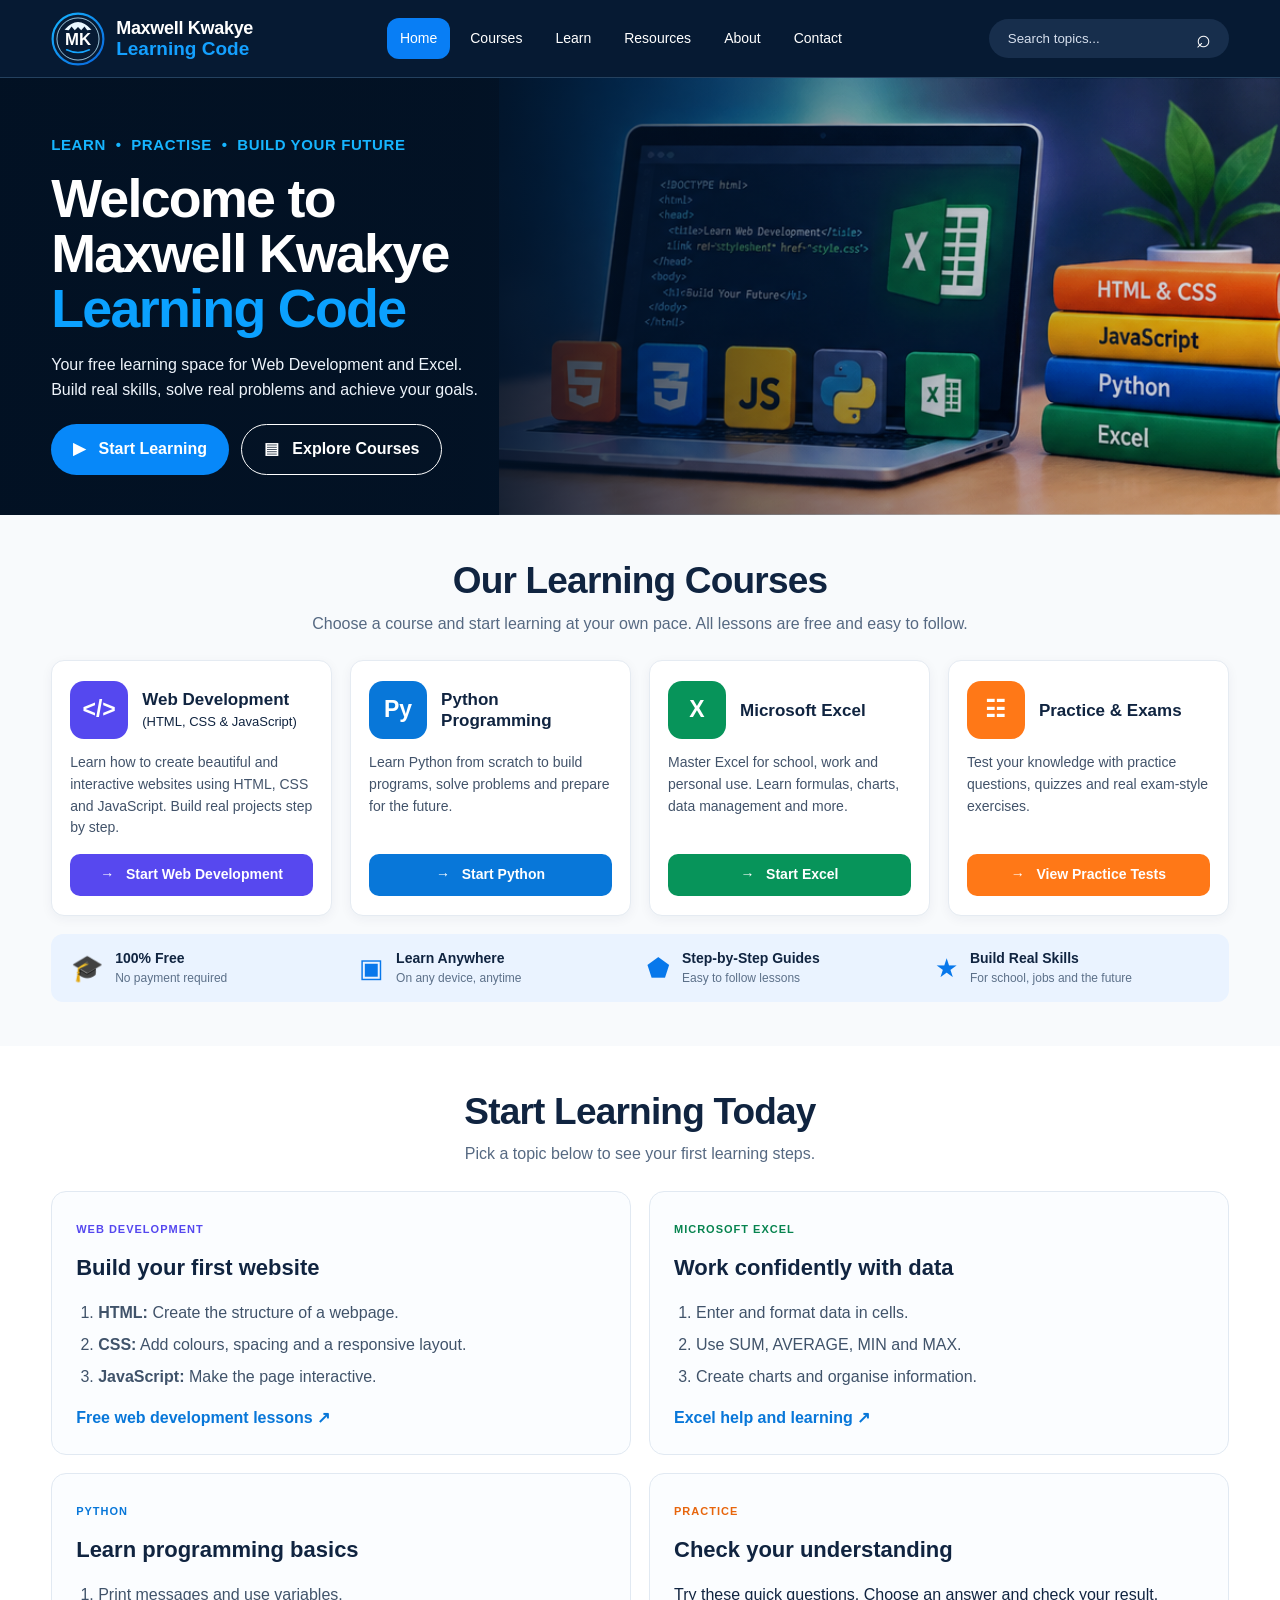
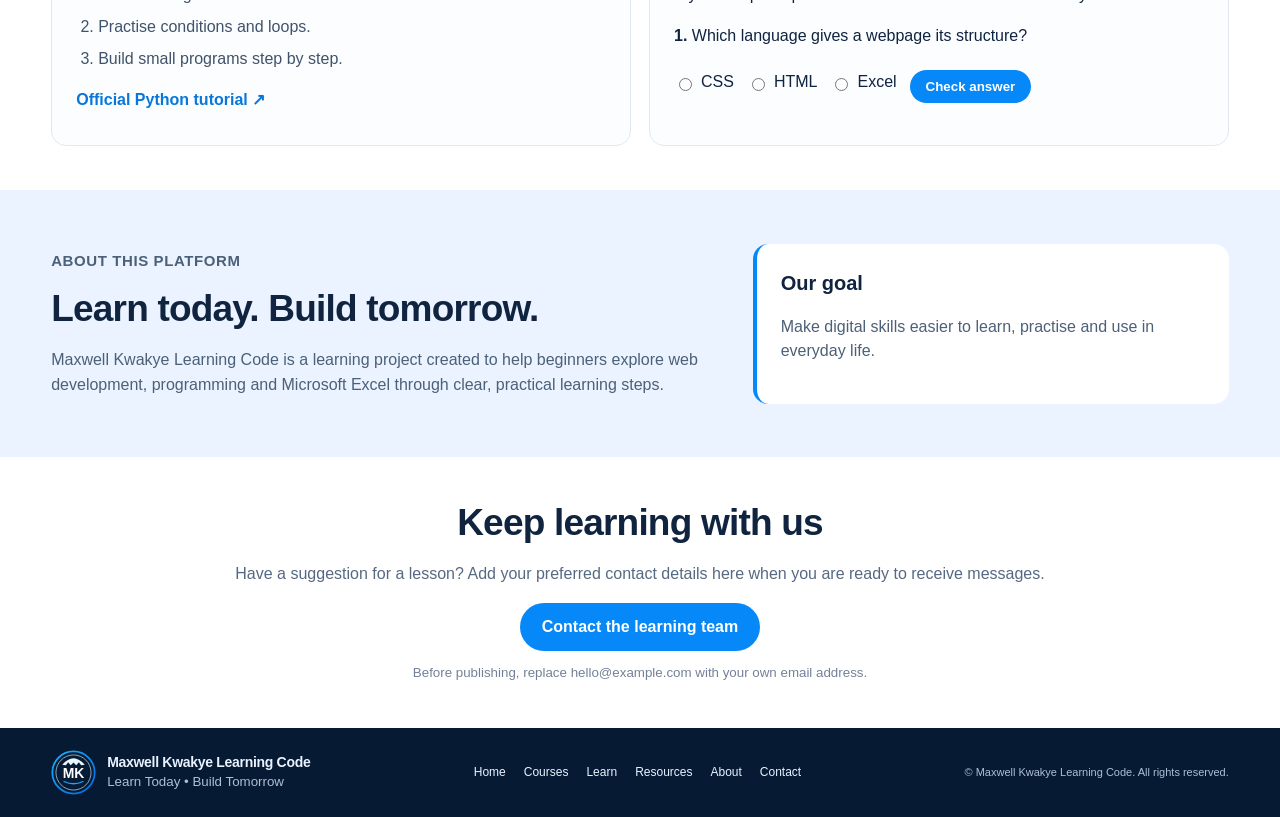
==== index.html @ 3220d1bc "Publish BrightPath learning site" ====
<!doctype html>
<html lang="en">
<head>
  <meta charset="utf-8">
  <meta name="viewport" content="width=device-width, initial-scale=1">
  <meta name="description" content="Free, beginner-friendly lessons in web development, HTML, CSS, JavaScript, Python and Microsoft Excel from Maxwell Kwakye Learning Code.">
  <meta name="theme-color" content="#061a33">
  <title>Maxwell Kwakye Learning Code | Learn, Practise, Build</title>
  <link rel="icon" href="assets/logo.svg" type="image/svg+xml">
  <link rel="stylesheet" href="styles.css">
</head>
<body>
  <header class="site-header">
    <a class="brand" href="#home" aria-label="Maxwell Kwakye Learning Code home">
      <img src="assets/logo.svg" alt="" class="brand-logo">
      <span><strong>Maxwell Kwakye</strong><b>Learning Code</b></span>
    </a>
    <button class="menu-toggle" aria-label="Toggle navigation" aria-expanded="false">☰</button>
    <nav class="nav" id="nav">
      <a class="active" href="#home">Home</a><a href="#courses">Courses</a><a href="#learn">Learn</a><a href="#resources">Resources</a><a href="#about">About</a><a href="#contact">Contact</a>
    </nav>
    <form class="search" id="search-form" role="search">
      <input id="search-input" type="search" placeholder="Search topics..." aria-label="Search learning topics">
      <button aria-label="Search">⌕</button>
    </form>
  </header>

  <main>
    <section class="hero" id="home">
      <div class="hero-shade"></div>
      <div class="hero-content">
        <p class="eyebrow">LEARN <span>•</span> PRACTISE <span>•</span> BUILD YOUR FUTURE</p>
        <h1>Welcome to<br>Maxwell Kwakye<br><em>Learning Code</em></h1>
        <p class="hero-copy">Your free learning space for Web Development and Excel.<br class="desktop"> Build real skills, solve real problems and achieve your goals.</p>
        <div class="hero-actions"><a class="button primary" href="#courses">▶ &nbsp; Start Learning</a><a class="button outline" href="#courses">▤ &nbsp; Explore Courses</a></div>
      </div>
      <img class="hero-art" src="assets/learning-hero.png" alt="Learning illustration featuring a laptop with code, Excel, and programming books">
    </section>

    <section class="courses section" id="courses">
      <div class="section-heading"><h2>Our Learning Courses</h2><p>Choose a course and start learning at your own pace. All lessons are free and easy to follow.</p></div>
      <div class="course-grid" id="course-grid">
        <article class="course-card" data-search="web development html css javascript websites coding">
          <div class="course-top"><div class="course-icon purple">&lt;/&gt;</div><div><h3>Web Development</h3><p class="course-sub">(HTML, CSS &amp; JavaScript)</p></div></div>
          <p>Learn how to create beautiful and interactive websites using HTML, CSS and JavaScript. Build real projects step by step.</p>
          <a class="course-button purple-btn" href="#web-lessons">→ &nbsp; Start Web Development</a>
        </article>
        <article class="course-card" data-search="python programming code beginners">
          <div class="course-top"><div class="course-icon blue">Py</div><div><h3>Python Programming</h3></div></div>
          <p>Learn Python from scratch to build programs, solve problems and prepare for the future.</p>
          <a class="course-button blue-btn" href="#python-lessons">→ &nbsp; Start Python</a>
        </article>
        <article class="course-card" data-search="microsoft excel spreadsheet formulas charts data">
          <div class="course-top"><div class="course-icon green">X</div><div><h3>Microsoft Excel</h3></div></div>
          <p>Master Excel for school, work and personal use. Learn formulas, charts, data management and more.</p>
          <a class="course-button green-btn" href="#excel-lessons">→ &nbsp; Start Excel</a>
        </article>
        <article class="course-card" data-search="practice exams quiz tests exercises">
          <div class="course-top"><div class="course-icon orange">☷</div><div><h3>Practice &amp; Exams</h3></div></div>
          <p>Test your knowledge with practice questions, quizzes and real exam-style exercises.</p>
          <a class="course-button orange-btn" href="#practice">→ &nbsp; View Practice Tests</a>
        </article>
      </div>
      <p id="search-status" class="search-status" aria-live="polite"></p>
      <div class="benefits">
        <div><span>🎓</span><p><strong>100% Free</strong><small>No payment required</small></p></div>
        <div><span>▣</span><p><strong>Learn Anywhere</strong><small>On any device, anytime</small></p></div>
        <div><span>⬟</span><p><strong>Step-by-Step Guides</strong><small>Easy to follow lessons</small></p></div>
        <div><span>★</span><p><strong>Build Real Skills</strong><small>For school, jobs and the future</small></p></div>
      </div>
    </section>

    <section class="lesson-section section" id="learn">
      <div class="section-heading"><h2>Start Learning Today</h2><p>Pick a topic below to see your first learning steps.</p></div>
      <div class="lesson-grid">
        <article class="lesson-panel" id="web-lessons"><span class="tag">WEB DEVELOPMENT</span><h3>Build your first website</h3><ol><li><strong>HTML:</strong> Create the structure of a webpage.</li><li><strong>CSS:</strong> Add colours, spacing and a responsive layout.</li><li><strong>JavaScript:</strong> Make the page interactive.</li></ol><a href="https://developer.mozilla.org/en-US/docs/Learn" target="_blank" rel="noopener">Free web development lessons ↗</a></article>
        <article class="lesson-panel" id="excel-lessons"><span class="tag green-tag">MICROSOFT EXCEL</span><h3>Work confidently with data</h3><ol><li>Enter and format data in cells.</li><li>Use SUM, AVERAGE, MIN and MAX.</li><li>Create charts and organise information.</li></ol><a href="https://support.microsoft.com/excel" target="_blank" rel="noopener">Excel help and learning ↗</a></article>
        <article class="lesson-panel" id="python-lessons"><span class="tag blue-tag">PYTHON</span><h3>Learn programming basics</h3><ol><li>Print messages and use variables.</li><li>Practise conditions and loops.</li><li>Build small programs step by step.</li></ol><a href="https://docs.python.org/3/tutorial/" target="_blank" rel="noopener">Official Python tutorial ↗</a></article>
        <article class="lesson-panel" id="practice"><span class="tag orange-tag">PRACTICE</span><h3>Check your understanding</h3><p>Try these quick questions. Choose an answer and check your result.</p><div class="quiz" id="quiz"><p><strong>1.</strong> Which language gives a webpage its structure?</p><label><input type="radio" name="q1" value="css"> CSS</label><label><input type="radio" name="q1" value="html"> HTML</label><label><input type="radio" name="q1" value="excel"> Excel</label><button class="button primary quiz-check" id="check-answer">Check answer</button><p id="quiz-result" aria-live="polite"></p></div></article>
      </div>
    </section>

    <section class="about section" id="about"><div><p class="eyebrow">ABOUT THIS PLATFORM</p><h2>Learn today. Build tomorrow.</h2><p>Maxwell Kwakye Learning Code is a learning project created to help beginners explore web development, programming and Microsoft Excel through clear, practical learning steps.</p></div><div class="about-note"><strong>Our goal</strong><p>Make digital skills easier to learn, practise and use in everyday life.</p></div></section>
    <section class="contact section" id="contact"><h2>Keep learning with us</h2><p>Have a suggestion for a lesson? Add your preferred contact details here when you are ready to receive messages.</p><a class="button primary" href="mailto:hello@example.com?subject=Maxwell%20Kwakye%20Learning%20Code">Contact the learning team</a><small>Before publishing, replace hello@example.com with your own email address.</small></section>
  </main>

  <footer class="footer" id="resources">
    <a class="brand footer-brand" href="#home"><img src="assets/logo.svg" alt="" class="brand-logo"><span><strong>Maxwell Kwakye Learning Code</strong><small>Learn Today • Build Tomorrow</small></span></a>
    <div class="footer-links"><a href="#home">Home</a><a href="#courses">Courses</a><a href="#learn">Learn</a><a href="#resources">Resources</a><a href="#about">About</a><a href="#contact">Contact</a></div>
    <p class="copyright">© <span id="year"></span> Maxwell Kwakye Learning Code. All rights reserved.</p>
  </footer>
  <script src="script.js"></script>
</body>
</html>
---- styles.css ----
*{box-sizing:border-box}html{scroll-behavior:smooth;scroll-padding-top:85px}body{margin:0;font-family:Inter,Segoe UI,Arial,sans-serif;color:#102440;background:#f7f9fc;line-height:1.55}a{color:inherit}.site-header{height:78px;padding:10px clamp(18px,4vw,60px);display:flex;align-items:center;gap:28px;background:#061a33;color:white;position:sticky;top:0;z-index:10;border-bottom:1px solid #24415f}.brand{display:flex;align-items:center;gap:11px;text-decoration:none;flex-shrink:0}.brand-logo{width:54px;height:54px}.brand span{display:flex;flex-direction:column;line-height:1.12}.brand strong{font-size:18px;letter-spacing:-.3px}.brand b{font-size:19px;color:#14a0ff}.nav{display:flex;align-items:center;gap:7px;margin:auto}.nav a{text-decoration:none;padding:10px 13px;border-radius:12px;font-size:14px}.nav a:hover,.nav a.active{background:#087ef5}.search{display:flex;align-items:center;background:#172e4c;border-radius:30px;padding:3px 12px;max-width:240px}.search input{min-width:0;width:190px;border:0;outline:0;background:transparent;color:white;padding:9px 7px}.search input::placeholder{color:#d6dfed}.search button{border:0;background:transparent;color:white;font-size:25px;cursor:pointer}.menu-toggle{display:none;background:none;color:white;border:0;font-size:27px}.hero{position:relative;min-height:410px;background:#061a33;color:white;display:flex;align-items:center;overflow:hidden;padding:40px clamp(24px,4vw,60px)}.hero-shade{position:absolute;inset:0;background:linear-gradient(90deg,rgba(2,17,35,.98) 0%,rgba(2,17,35,.91) 36%,rgba(2,17,35,.18) 75%,rgba(2,17,35,.04) 100%);z-index:1}.hero-content{position:relative;z-index:2;max-width:540px}.eyebrow{color:#16b5ff;font-weight:750;letter-spacing:.6px;font-size:15px}.eyebrow span{padding:0 5px}h1{font-size:clamp(38px,4.2vw,58px);line-height:1.02;letter-spacing:-1.7px;margin:12px 0 17px}h1 em{font-style:normal;color:#0ba1ff}.hero-copy{font-size:16px;color:#eef4fb;max-width:510px}.hero-actions{display:flex;flex-wrap:wrap;gap:12px;margin-top:22px}.button{display:inline-flex;align-items:center;justify-content:center;text-decoration:none;border-radius:28px;padding:12px 22px;font-weight:700;border:0;cursor:pointer}.primary{background:#0788f9;color:white}.primary:hover{background:#006ed0}.outline{border:1.5px solid white;color:white;background:rgba(5,20,39,.4)}.hero-art{position:absolute;right:0;top:0;width:61%;height:100%;object-fit:cover;object-position:center;opacity:.92}.section{padding:44px clamp(20px,4vw,60px)}.courses{background:#f8fafc}.section-heading{text-align:center;margin:0 auto 24px}.section-heading h2,.about h2,.contact h2{font-size:clamp(27px,3vw,37px);line-height:1.2;letter-spacing:-.8px;margin:0 0 8px}.section-heading p{color:#566982;margin:0}.course-grid{display:grid;grid-template-columns:repeat(4,minmax(0,1fr));gap:18px}.course-card{background:#fff;border:1px solid #e5ebf2;border-radius:13px;padding:19px 18px;box-shadow:0 3px 12px rgba(20,45,80,.05);display:flex;flex-direction:column;min-height:238px}.course-top{display:flex;align-items:center;gap:14px;min-height:60px;margin-bottom:8px}.course-icon{width:58px;height:58px;border-radius:14px;display:grid;place-items:center;color:#fff;font-size:23px;font-weight:800;flex-shrink:0}.purple{background:#5548ef}.blue{background:#0877d9}.green{background:#07945a}.orange{background:#ff7817}.course-card h3{font-size:17px;line-height:1.25;margin:0}.course-sub{margin:2px 0 0;font-size:13px}.course-card>p{font-size:14px;color:#42536a;margin:4px 0 15px}.course-button{margin-top:auto;display:block;text-align:center;padding:10px 9px;border-radius:10px;color:white;text-decoration:none;font-weight:700;font-size:14px}.purple-btn{background:#5748ef}.blue-btn{background:#0877d9}.green-btn{background:#07945a}.orange-btn{background:#ff7817}.course-button:hover{filter:brightness(.92)}.benefits{display:grid;grid-template-columns:repeat(4,1fr);gap:14px;margin-top:18px;background:#eaf3ff;padding:14px 20px;border-radius:12px}.benefits>div{display:flex;align-items:center;gap:12px}.benefits>div>span{font-size:26px;color:#0878eb}.benefits p{display:flex;flex-direction:column;margin:0;font-size:14px}.benefits small{color:#5c7089;font-size:12px}.search-status{text-align:center;color:#42536a;min-height:0}.search-status:not(:empty){padding:10px}.lesson-section{background:#fff}.lesson-grid{display:grid;grid-template-columns:repeat(2,minmax(0,1fr));gap:18px}.lesson-panel{padding:24px;border:1px solid #e1e9f2;border-radius:15px;background:#fbfdff}.lesson-panel h3{font-size:22px;margin:10px 0}.lesson-panel ol{padding-left:22px;color:#40536a}.lesson-panel li{margin:7px 0}.lesson-panel>a{font-weight:700;color:#0877d9;text-decoration:none}.tag{font-size:11px;font-weight:800;letter-spacing:1px;color:#5548ef}.green-tag{color:#07844f}.blue-tag{color:#0877d9}.orange-tag{color:#e7650c}.quiz label{display:inline-flex;align-items:center;gap:6px;margin:0 13px 10px 0}.quiz-check{padding:9px 16px;margin-top:5px}.about{display:grid;grid-template-columns:1.4fr 1fr;gap:35px;align-items:center;background:#eaf3ff}.about p{color:#4c6078}.about-note{background:white;padding:24px;border-radius:15px;border-left:4px solid #0788f9}.about-note strong{font-size:20px}.contact{text-align:center;background:#fff}.contact p{color:#566982}.contact small{display:block;color:#738198;margin-top:12px}.footer{background:#061a33;color:#eaf2ff;padding:22px clamp(20px,4vw,60px);display:flex;align-items:center;justify-content:space-between;gap:20px;flex-wrap:wrap}.footer-brand .brand-logo{width:45px;height:45px}.footer-brand strong{font-size:14px}.footer-brand small{color:#aebfd4;margin-top:5px}.footer-links{display:flex;gap:18px;flex-wrap:wrap}.footer-links a{font-size:12px;text-decoration:none}.footer-links a:hover{color:#14a0ff}.copyright{font-size:11px;color:#aebfd4;margin:0}.hidden{display:none!important}
@media(max-width:1100px){.site-header{gap:12px}.brand strong{font-size:15px}.brand b{font-size:17px}.brand-logo{width:47px;height:47px}.nav a{padding:9px 8px;font-size:13px}.search{max-width:190px}.search input{width:130px}.course-grid{grid-template-columns:repeat(2,minmax(0,1fr))}.hero-art{width:65%;opacity:.65}.hero-shade{background:linear-gradient(90deg,rgba(2,17,35,.98),rgba(2,17,35,.72) 58%,rgba(2,17,35,.25))}}
@media(max-width:760px){.site-header{height:auto;min-height:70px;flex-wrap:wrap;padding:9px 16px}.menu-toggle{display:block;margin-left:auto}.nav{display:none;order:4;flex-basis:100%;flex-direction:column;align-items:stretch;margin:0;padding:6px 0}.nav.open{display:flex}.nav a{padding:11px}.search{order:3;max-width:none;flex:1}.search input{width:100%}.hero{min-height:490px;padding:35px 22px;align-items:flex-start}.hero-content{padding-top:10px}.hero-art{width:100%;height:100%;opacity:.28;object-position:center}.hero-shade{background:linear-gradient(90deg,rgba(2,17,35,.94),rgba(2,17,35,.72))}h1{font-size:clamp(37px,10vw,52px)}.hero-copy br{display:none}.course-grid,.lesson-grid{grid-template-columns:1fr}.course-card{min-height:215px}.benefits{grid-template-columns:repeat(2,minmax(0,1fr));padding:14px}.about{grid-template-columns:1fr}.footer{justify-content:center;text-align:center}.footer-brand{margin:auto}.footer-links{justify-content:center}.copyright{width:100%}}
@media(prefers-reduced-motion:reduce){html{scroll-behavior:auto}}
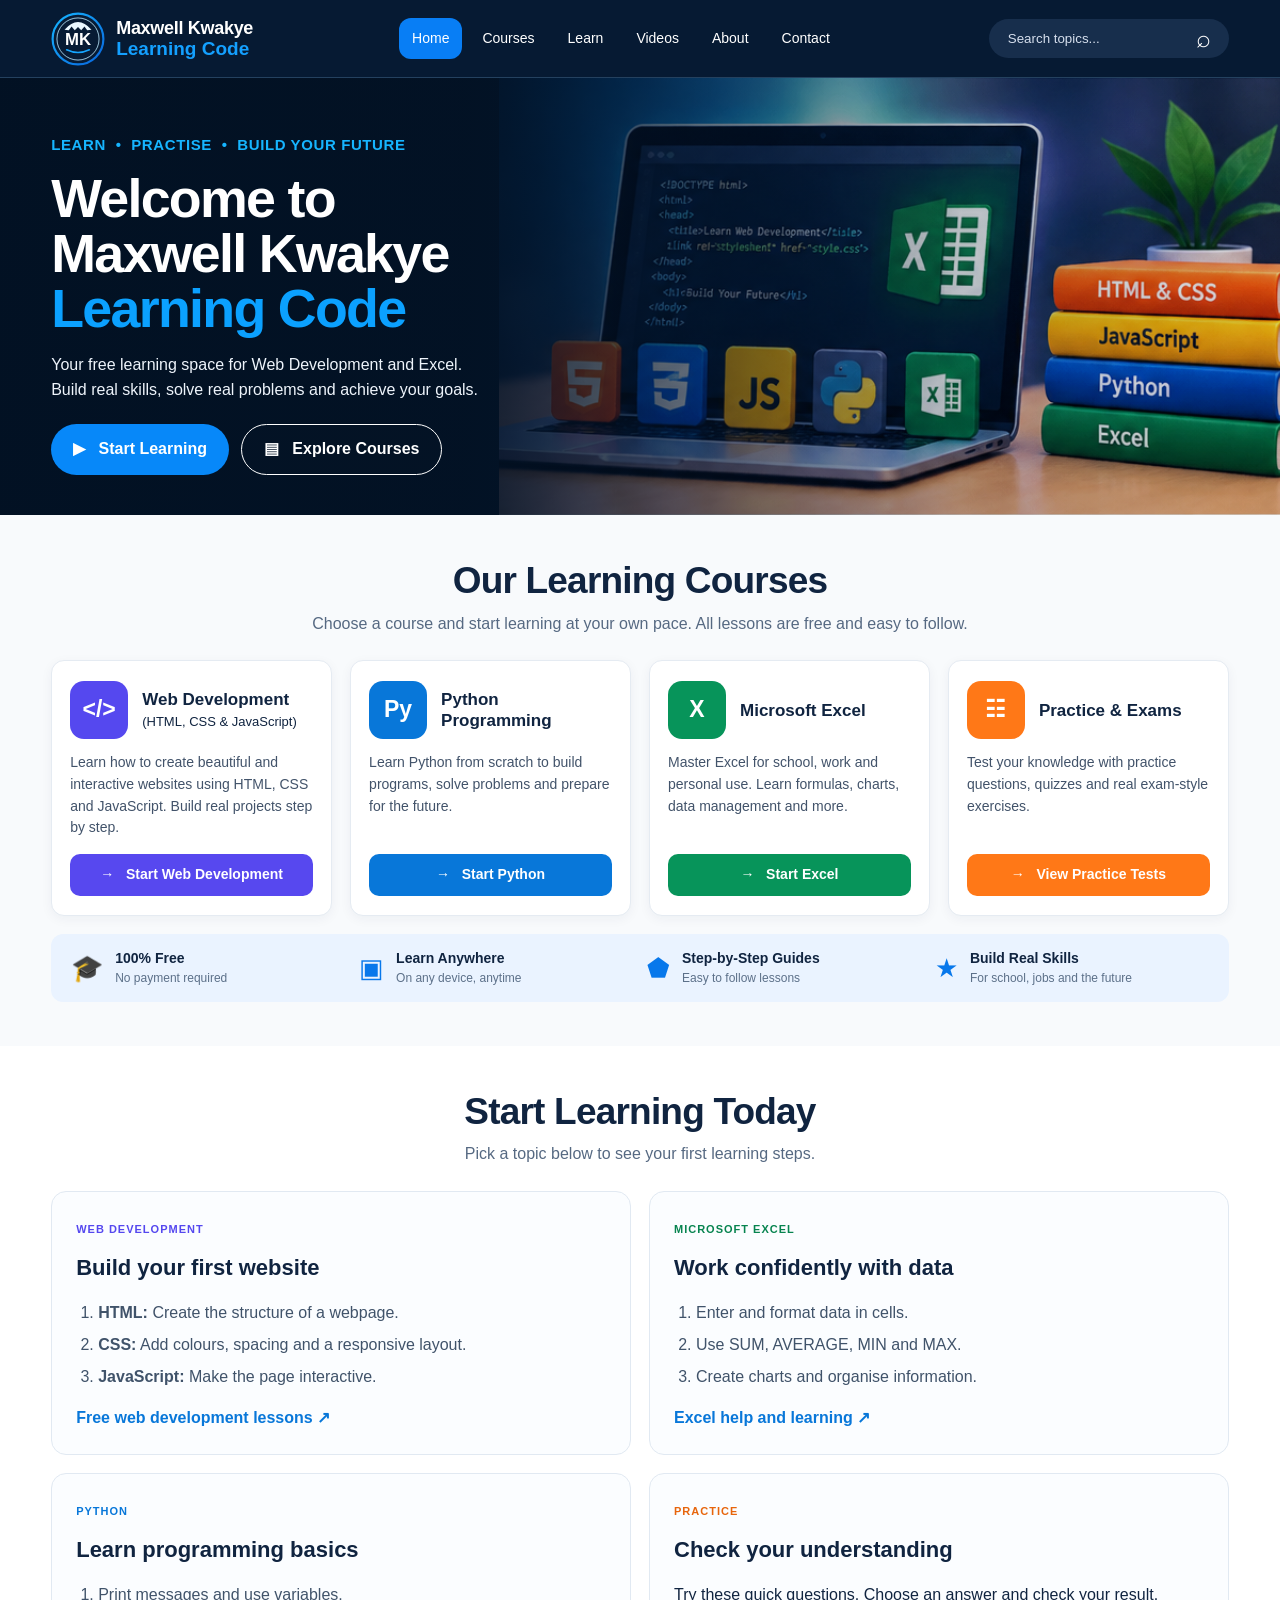
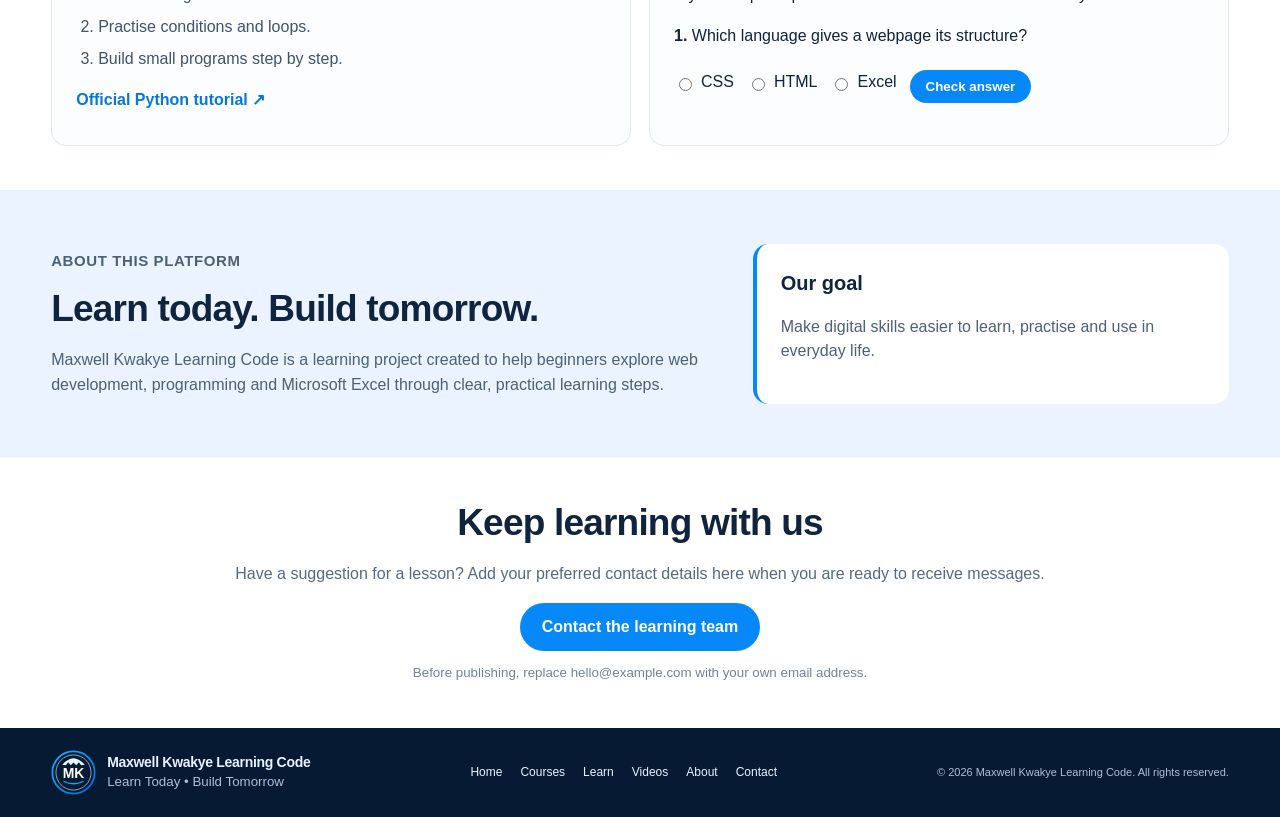
==== commit 75105063: "Link video lessons from home page" ====
--- a/index.html
+++ b/index.html
@@ -17,7 +17,7 @@
     </a>
     <button class="menu-toggle" aria-label="Toggle navigation" aria-expanded="false">☰</button>
     <nav class="nav" id="nav">
-      <a class="active" href="#home">Home</a><a href="#courses">Courses</a><a href="#learn">Learn</a><a href="#resources">Resources</a><a href="#about">About</a><a href="#contact">Contact</a>
+      <a class="active" href="#home">Home</a><a href="#courses">Courses</a><a href="#learn">Learn</a><a href="videos.html">Videos</a><a href="#about">About</a><a href="#contact">Contact</a>
     </nav>
     <form class="search" id="search-form" role="search">
       <input id="search-input" type="search" placeholder="Search topics..." aria-label="Search learning topics">
@@ -86,7 +86,7 @@
 
   <footer class="footer" id="resources">
     <a class="brand footer-brand" href="#home"><img src="assets/logo.svg" alt="" class="brand-logo"><span><strong>Maxwell Kwakye Learning Code</strong><small>Learn Today • Build Tomorrow</small></span></a>
-    <div class="footer-links"><a href="#home">Home</a><a href="#courses">Courses</a><a href="#learn">Learn</a><a href="#resources">Resources</a><a href="#about">About</a><a href="#contact">Contact</a></div>
+    <div class="footer-links"><a href="#home">Home</a><a href="#courses">Courses</a><a href="#learn">Learn</a><a href="videos.html">Videos</a><a href="#about">About</a><a href="#contact">Contact</a></div>
     <p class="copyright">© <span id="year"></span> Maxwell Kwakye Learning Code. All rights reserved.</p>
   </footer>
   <script src="script.js"></script>
